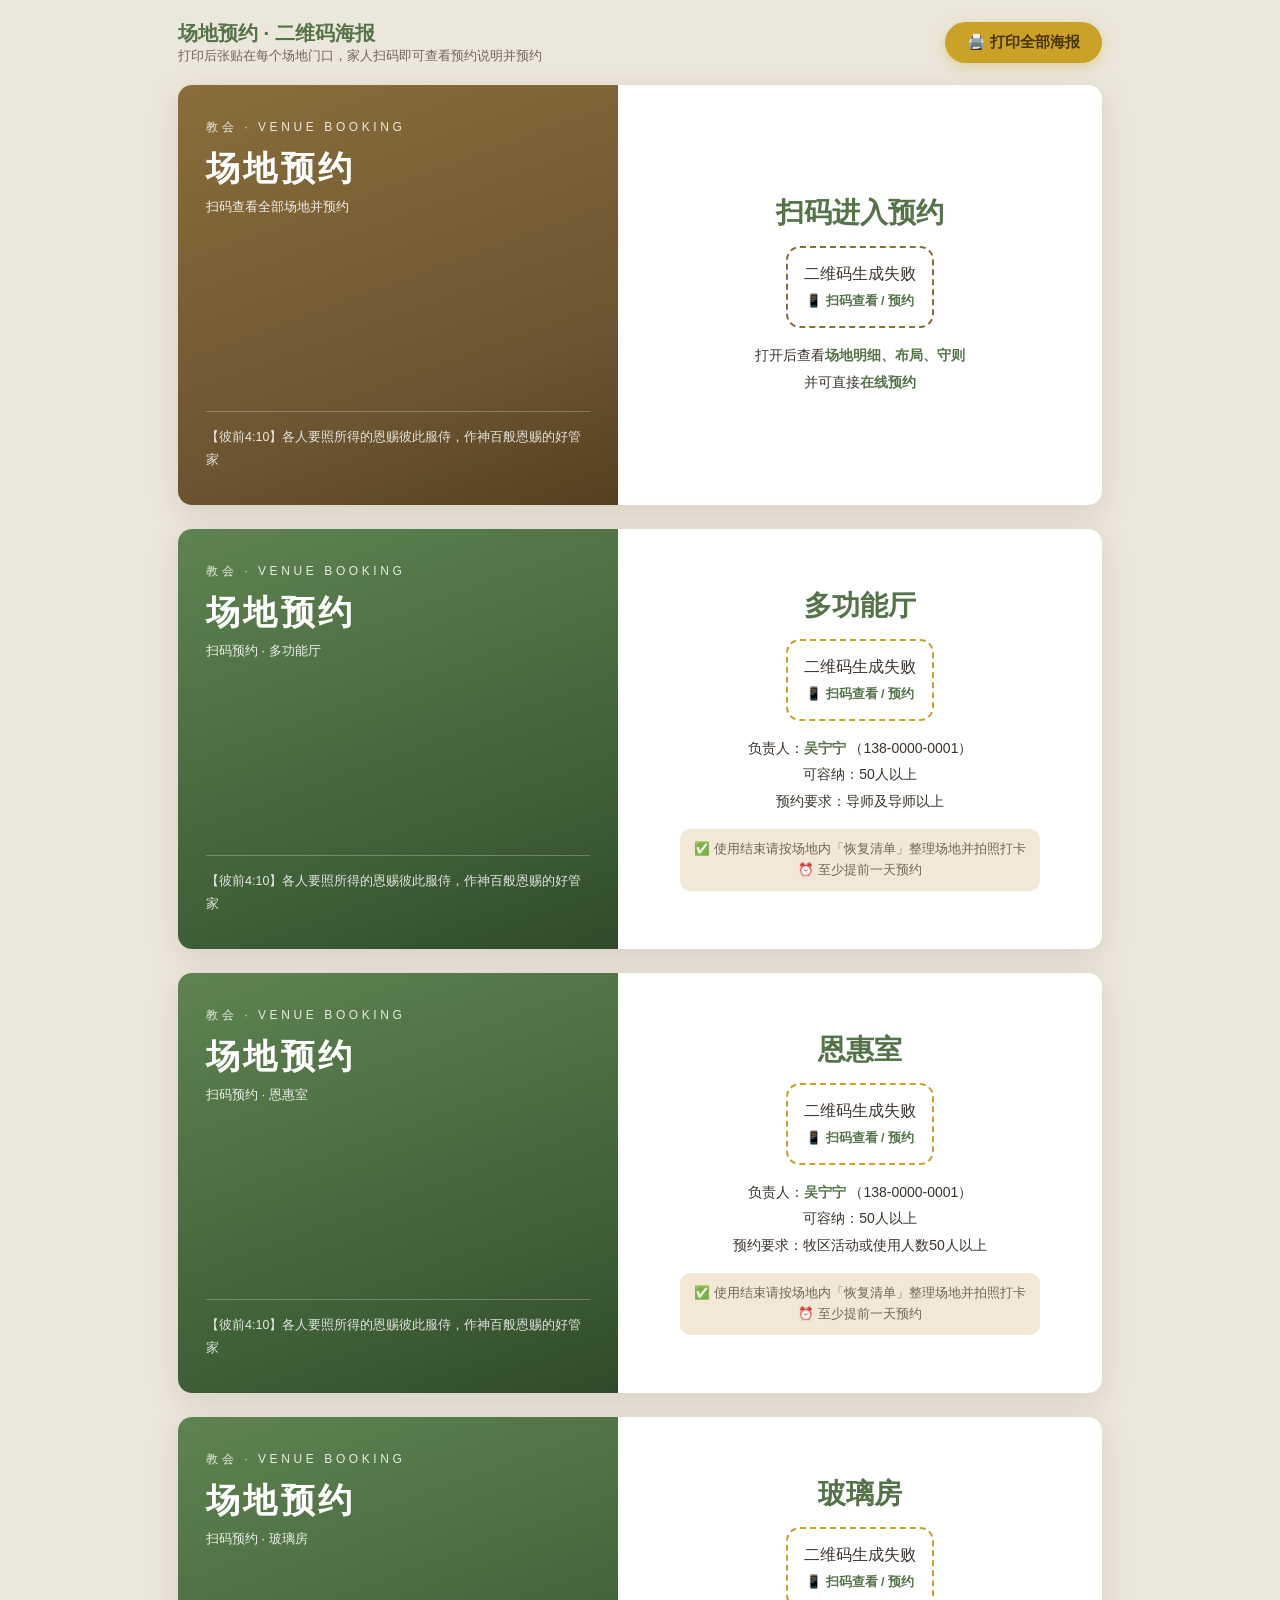
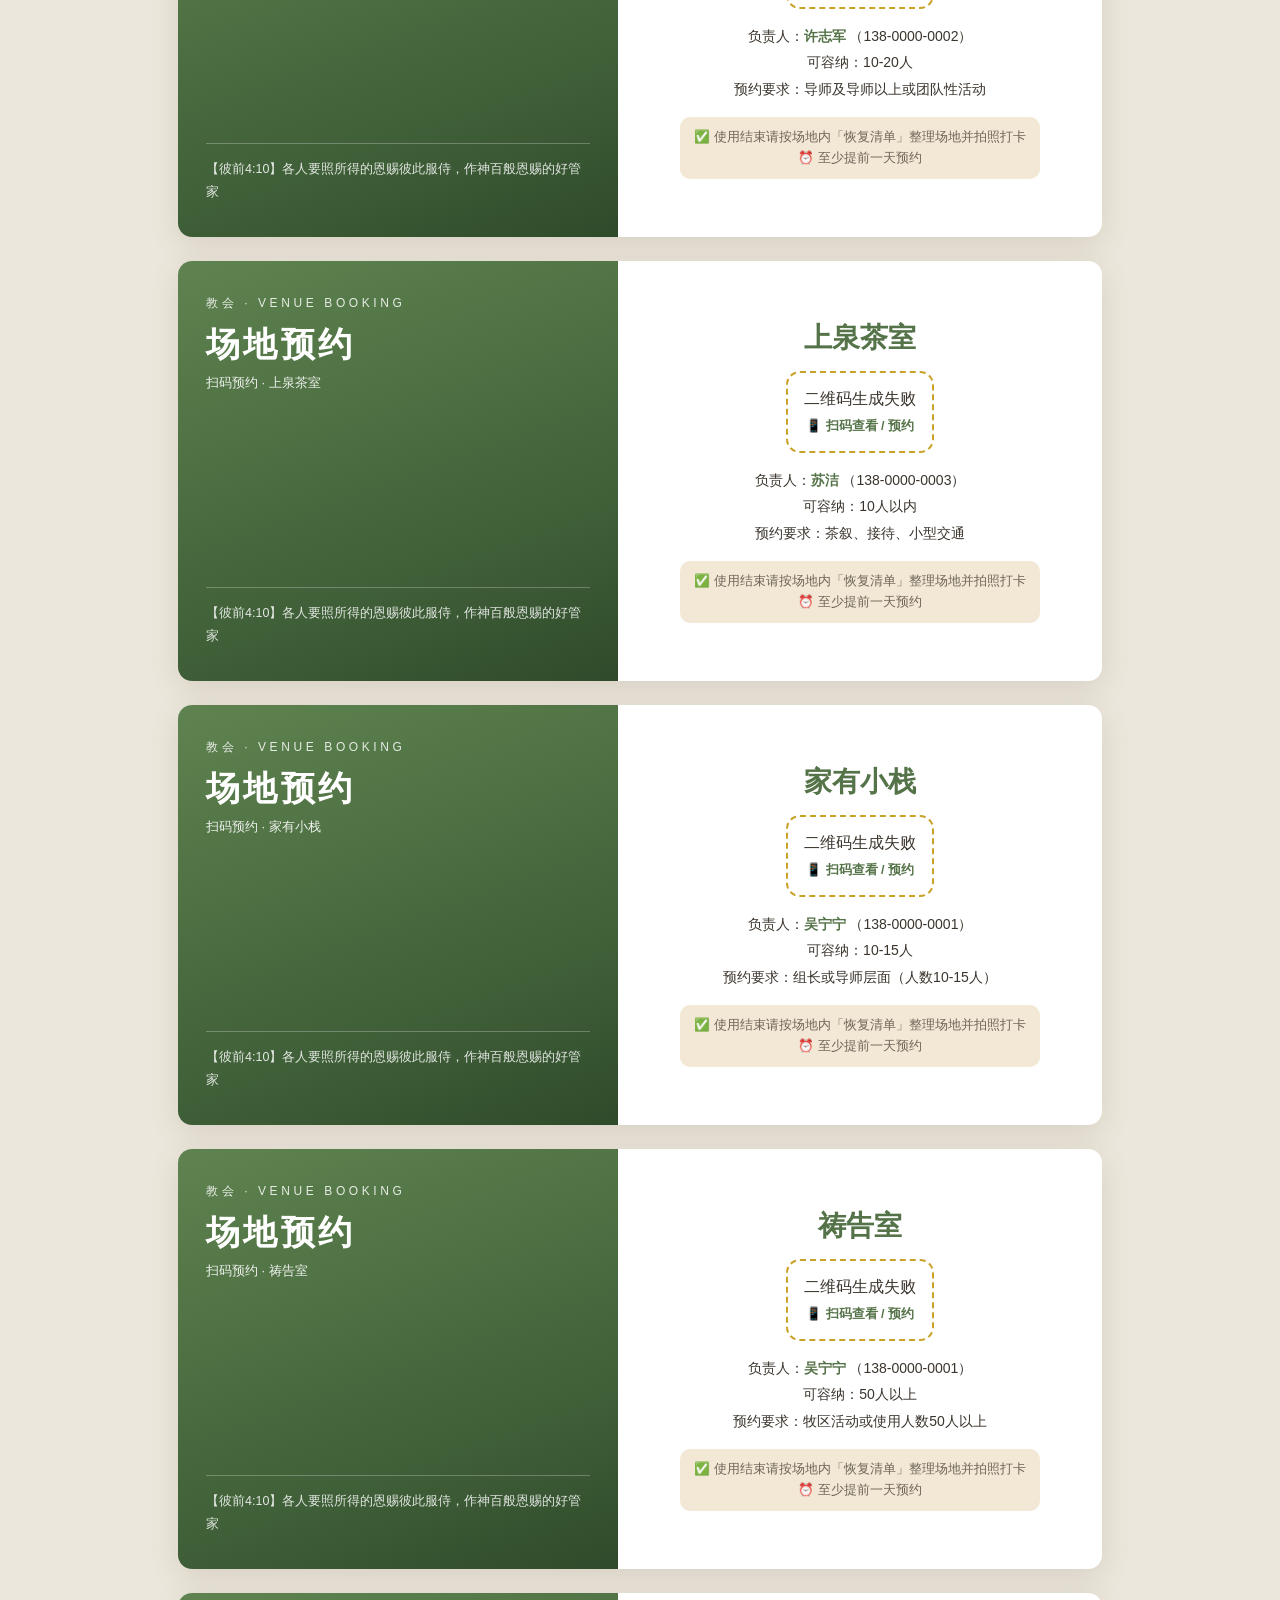
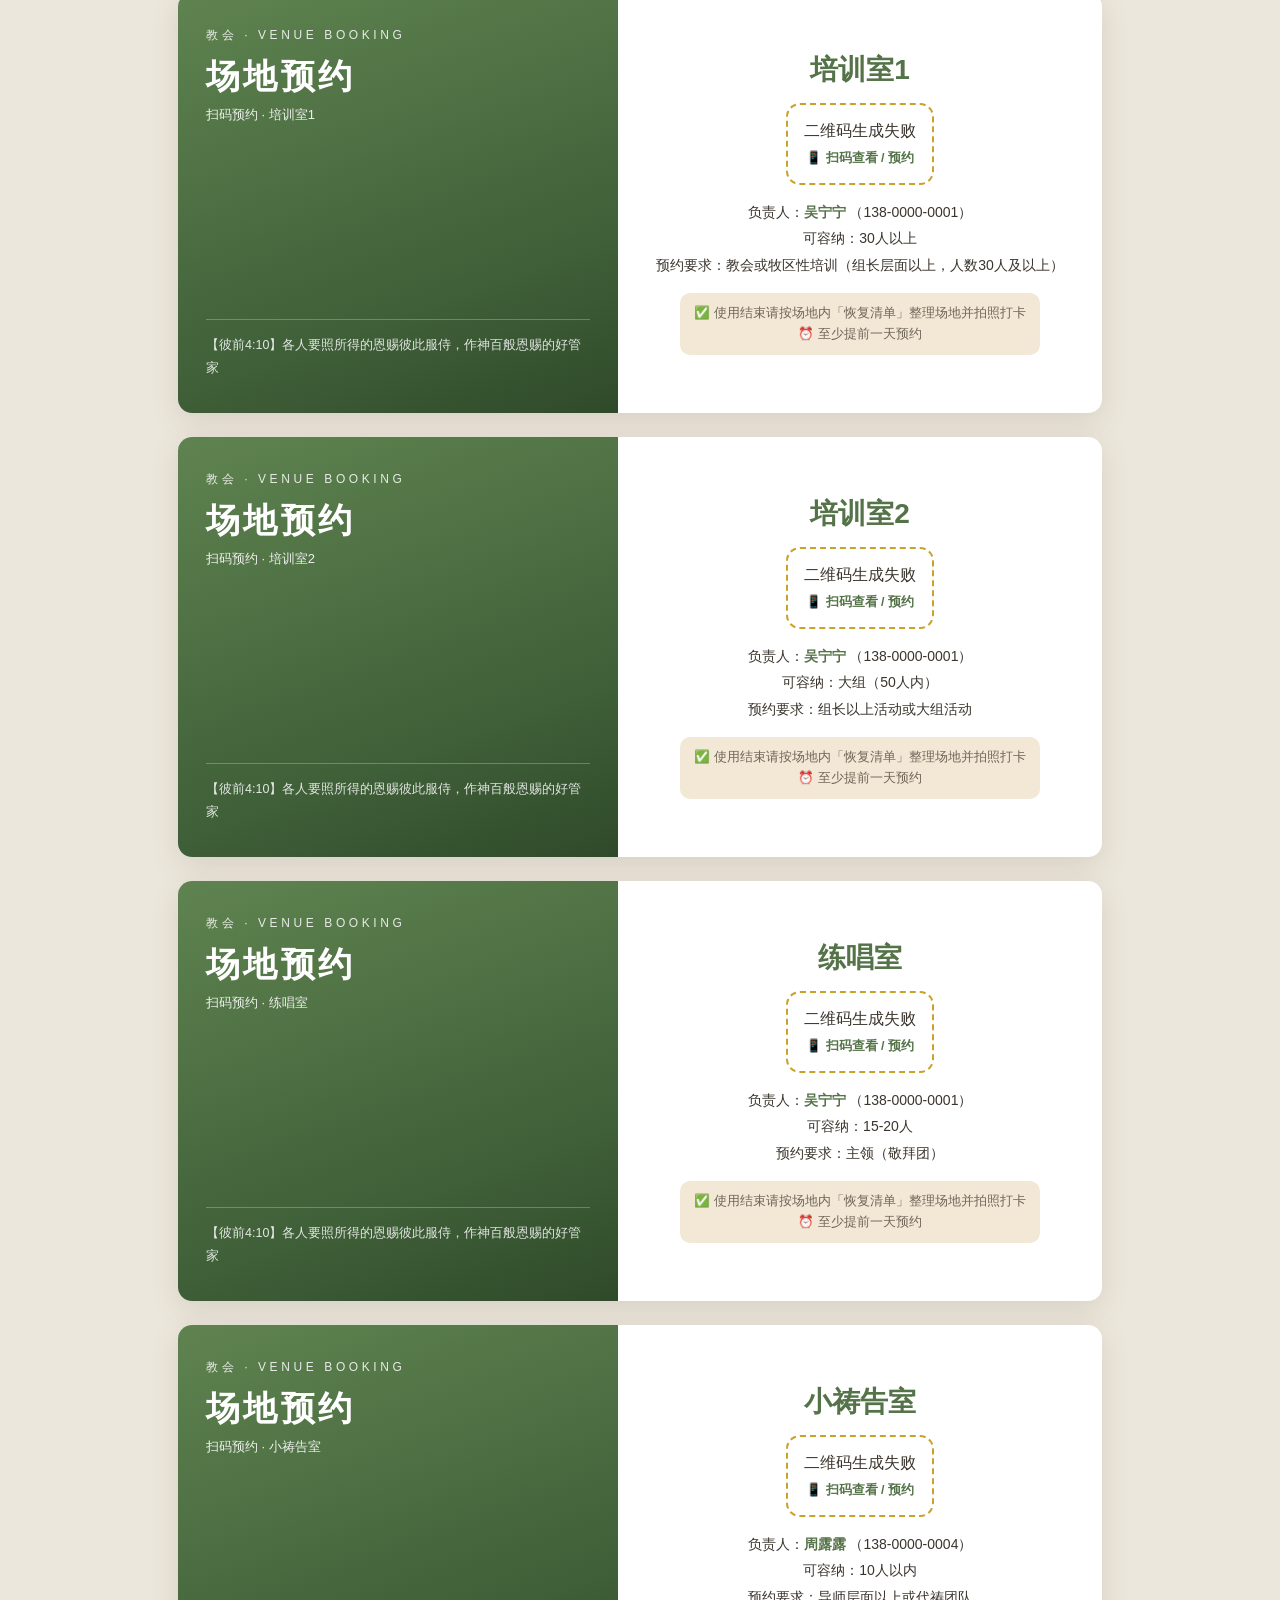
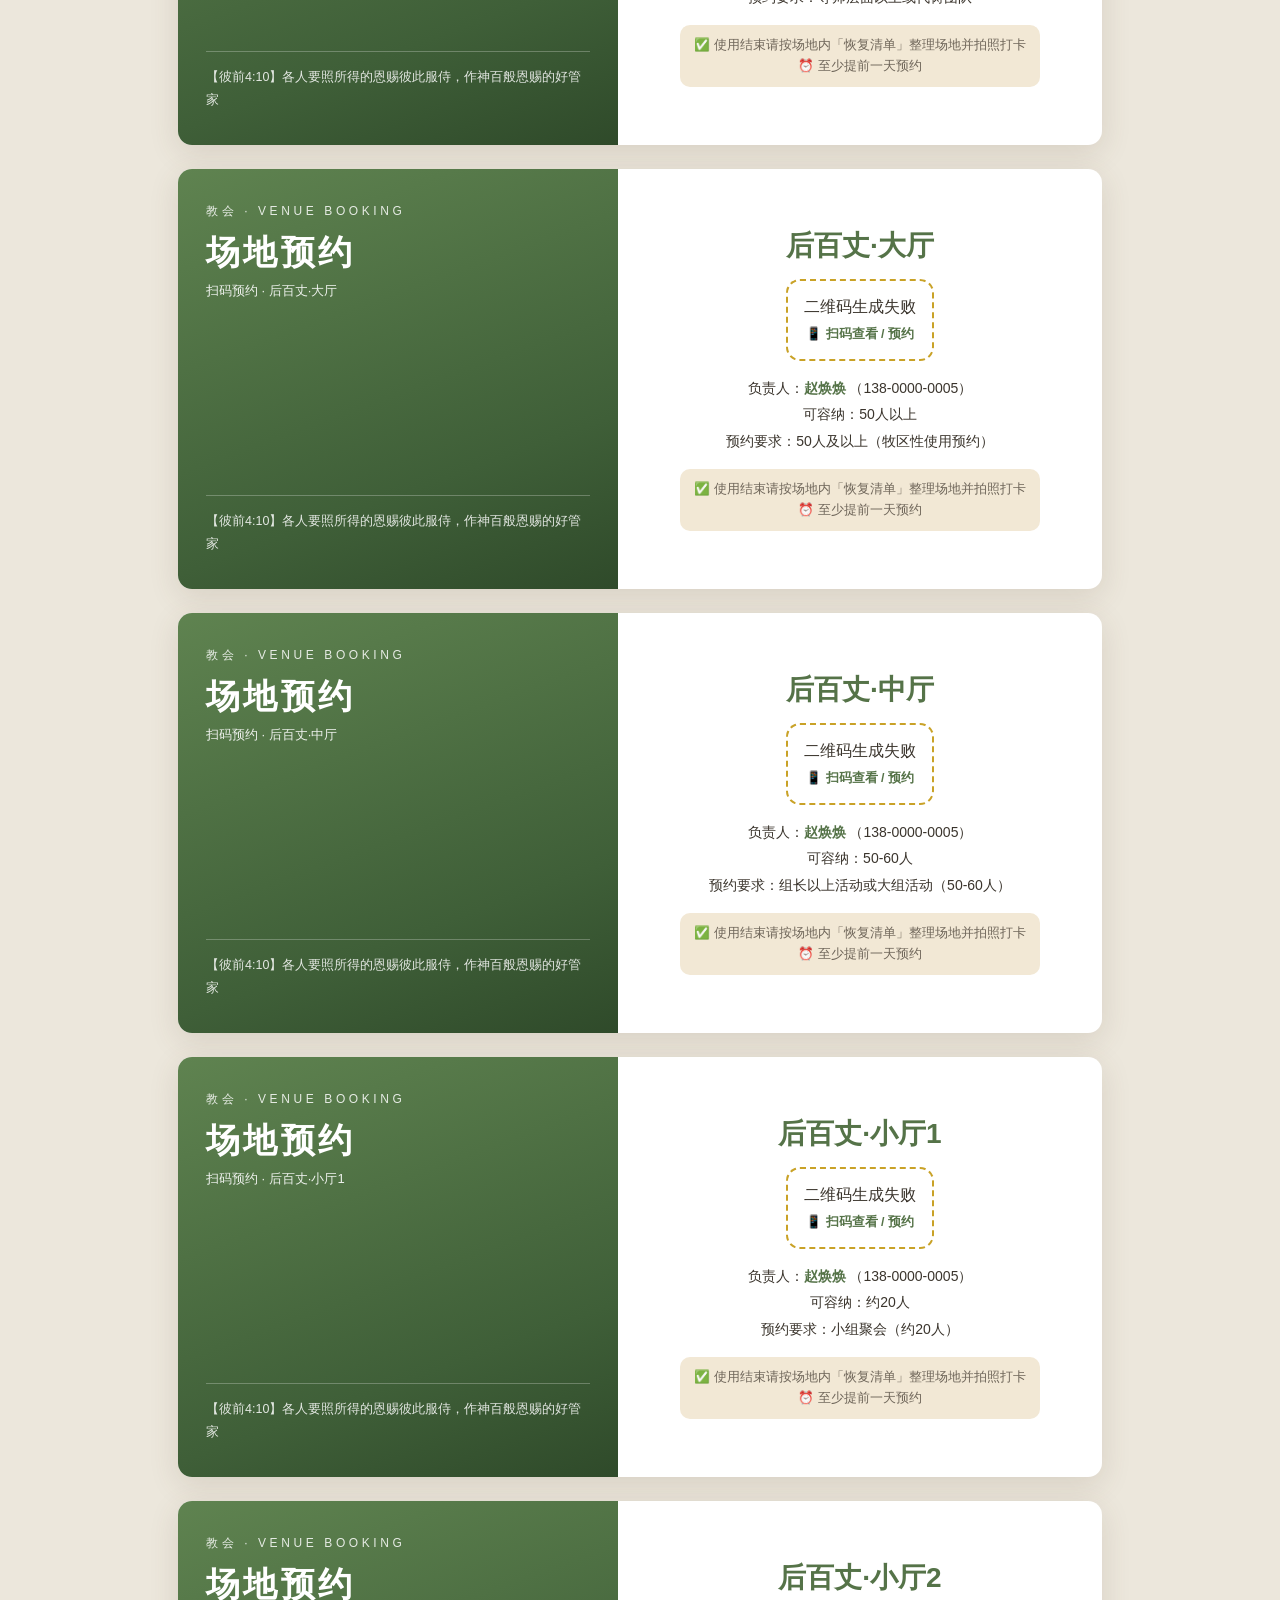
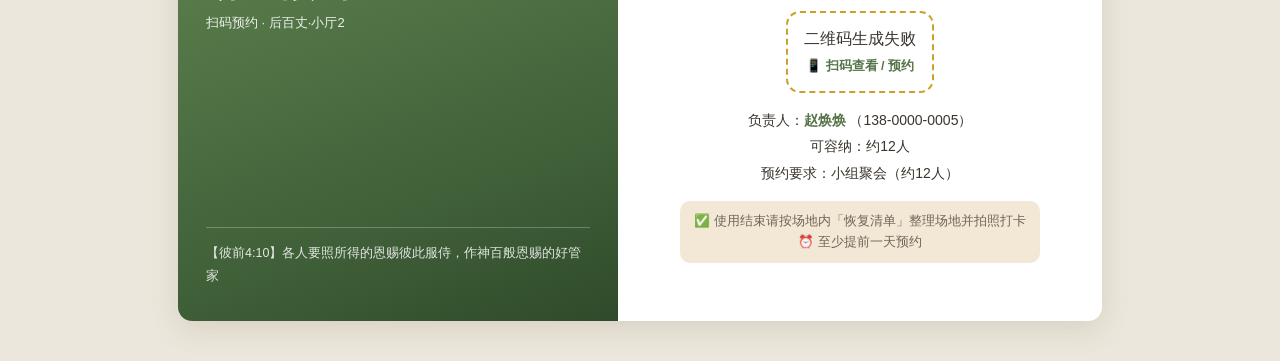
==== posters.html @ 6723afe4 "Update posters.html (进阶功能: 海报/统计/导出/提醒/同步)" ====
<!DOCTYPE html>
<html lang="zh-CN">
<head>
  <meta charset="UTF-8">
  <meta name="viewport" content="width=device-width, initial-scale=1.0">
  <title>场地预约 · 二维码海报</title>
  <link rel="icon" href='data:image/svg+xml,<svg xmlns="http://www.w3.org/2000/svg" viewBox="0 0 100 100"><rect width="100" height="100" rx="22" fill="%236b8e5a"/><text x="50" y="72" font-size="58" text-anchor="middle" fill="white" font-family="sans-serif">约</text></svg>'>
  <style>
    :root{--ink:#3a342c;--ink-soft:#6f665a;--primary:#6b8e5a;--primary-dark:#557348;--gold:#c9a227;--gold-soft:#f2e8d5;--line:#e7dfce}
    *{box-sizing:border-box;margin:0;padding:0}
    body{font-family:-apple-system,BlinkMacSystemFont,"PingFang SC","Hiragino Sans GB","Microsoft YaHei",sans-serif;color:var(--ink);background:#ece7dc}
    .toolbar{max-width:960px;margin:0 auto;padding:20px 18px;display:flex;gap:12px;align-items:center;justify-content:space-between;flex-wrap:wrap}
    .toolbar h1{font-size:20px;color:var(--primary-dark)}
    .toolbar p{font-size:13px;color:var(--ink-soft)}
    .btn{display:inline-flex;align-items:center;gap:6px;border:none;cursor:pointer;font-family:inherit;font-size:15px;font-weight:600;
      padding:11px 22px;border-radius:999px;text-decoration:none;background:var(--gold);color:#4a3608;box-shadow:0 4px 14px rgba(201,162,39,.35)}
    .btn:hover{background:#d9b23a}
    .posters{max-width:960px;margin:0 auto;padding:0 18px 40px;display:flex;flex-direction:column;gap:24px}

    /* A4 海报卡片 */
    .poster{background:#fff;border-radius:14px;box-shadow:0 8px 30px rgba(90,74,48,.14);overflow:hidden;
      display:grid;grid-template-columns:1fr 1.1fr;min-height:420px}
    .poster-left{padding:34px 28px;display:flex;flex-direction:column;justify-content:space-between;background:
      linear-gradient(160deg,#5f8350,#3f5f38 70%,#2f4a2a);color:#fff}
    .poster-left .church{font-size:12px;letter-spacing:.3em;opacity:.85;text-transform:uppercase}
    .poster-left h2{font-size:34px;letter-spacing:.1em;margin:10px 0 6px}
    .poster-left .sub{font-size:13px;opacity:.9;margin-bottom:20px}
    .poster-left .verse{font-size:12.5px;opacity:.85;line-height:1.8;border-top:1px solid rgba(255,255,255,.3);padding-top:14px}
    .poster-right{padding:34px 28px;display:flex;flex-direction:column;align-items:center;justify-content:center;gap:14px;text-align:center}
    .qr-box{background:#fff;border:2px dashed var(--gold);border-radius:14px;padding:16px;display:inline-flex;flex-direction:column;align-items:center;gap:8px}
    .qr-box canvas,.qr-box img{width:150px;height:150px}
    .qr-box .qr-tip{font-size:12.5px;color:var(--primary-dark);font-weight:700}
    .poster-right .p-name{font-size:28px;font-weight:800;color:var(--primary-dark)}
    .poster-right .p-info{font-size:14px;color:var(--ink);line-height:1.9}
    .poster-right .p-info b{color:var(--primary-dark)}
    .poster-right .p-note{font-size:12.5px;color:var(--ink-soft);line-height:1.7;background:var(--gold-soft);border-radius:10px;padding:10px 14px}

    /* 通用入口海报 */
    .poster.general .poster-left{background:linear-gradient(160deg,#8a6d3b,#6b5430 70%,#54401f)}
    .poster.general .qr-box{border-color:#8a6d3b}

    @media (max-width:640px){
      .poster{grid-template-columns:1fr}
      .poster-left{padding:26px 20px}
      .poster-right{padding:24px 20px}
    }

    /* 打印：每个场地一张 A4 */
    @media print{
      body{background:#fff}
      .toolbar{display:none}
      .posters{gap:0;padding:0;max-width:100%}
      .poster{width:210mm;min-height:297mm;border-radius:0;box-shadow:none;page-break-after:always;grid-template-columns:1fr 1.1fr}
      .poster:last-child{page-break-after:auto}
      .poster-left,.poster-right{padding:20mm 16mm}
    }
  </style>
</head>
<body>
  <div class="toolbar">
    <div>
      <h1>场地预约 · 二维码海报</h1>
      <p>打印后张贴在每个场地门口，家人扫码即可查看预约说明并预约</p>
    </div>
    <button class="btn" onclick="window.print()">🖨️ 打印全部海报</button>
  </div>

  <div class="posters" id="posters"></div>

  <script src="qrcode.js"></script>
  <script src="data.js"></script>
  <script>
    const BASE = 'https://lqjymnl2026.github.io/venue-booking/';
    const CHURCH = '教会';

    function qr(container, text, size) {
      container.innerHTML = '';
      try { new QRCode(container, { text, width: size, height: size, correctLevel: QRCode.CorrectLevel.M }); }
      catch (e) { container.textContent = '二维码生成失败'; }
    }

    function posterHTML(v, opts = {}) {
      const isGeneral = opts.general;
      const name = isGeneral ? '预约总入口' : v.name;
      const link = isGeneral ? BASE : BASE + '?venue=' + v.id;
      return `
        <article class="poster${isGeneral ? ' general' : ''}">
          <div class="poster-left">
            <div>
              <p class="church">${CHURCH} · VENUE BOOKING</p>
              <h2>${isGeneral ? '场地预约' : '场地预约'}</h2>
              <p class="sub">${isGeneral ? '扫码查看全部场地并预约' : '扫码预约 · ' + v.name}</p>
            </div>
            <p class="verse">【彼前4:10】各人要照所得的恩赐彼此服侍，作神百般恩赐的好管家</p>
          </div>
          <div class="poster-right">
            <h3 class="p-name">${isGeneral ? '扫码进入预约' : v.name}</h3>
            <div class="qr-box"><div class="qr" data-link="${link}"></div><span class="qr-tip">📱 扫码查看 / 预约</span></div>
            ${isGeneral ? `
              <div class="p-info">打开后查看<b>场地明细、布局、守则</b><br>并可直接<b>在线预约</b></div>` : `
              <div class="p-info">
                负责人：<b>${v.manager}</b> ${v.phone ? '（' + v.phone + '）' : '（电话待补充）'}<br>
                可容纳：${v.capacity}<br>
                预约要求：${v.audience}
              </div>
              <div class="p-note">✅ 使用结束请按场地内「恢复清单」整理场地并拍照打卡<br>⏰ 至少提前一天预约</div>`}
          </div>
        </article>`;
    }

    function render() {
      const wrap = document.getElementById('posters');
      // 通用入口海报
      wrap.innerHTML = posterHTML(null, { general: true });
      // 每个场地一张
      VENUES.forEach(v => { wrap.innerHTML += posterHTML(v); });
      // 生成二维码
      document.querySelectorAll('.qr').forEach(el => qr(el, el.dataset.link, 150));
    }
    render();
  </script>
</body>
</html>
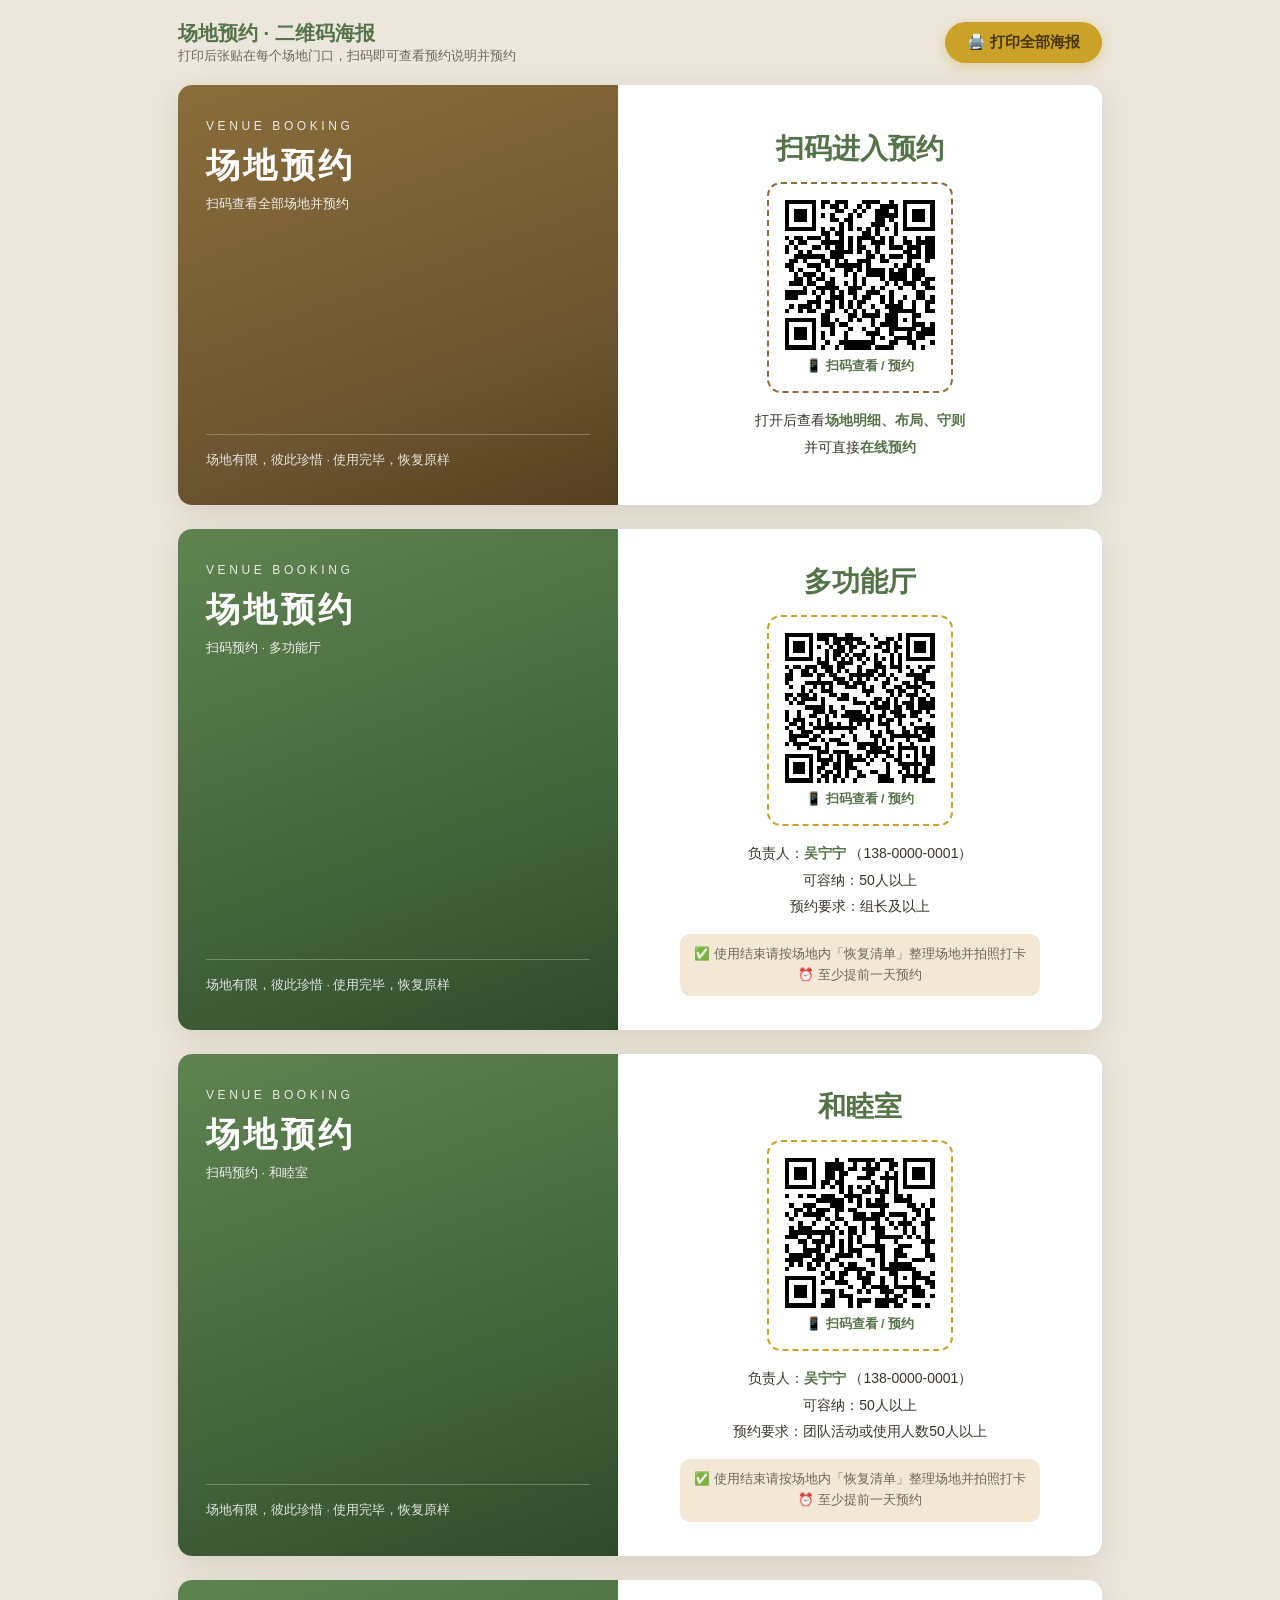
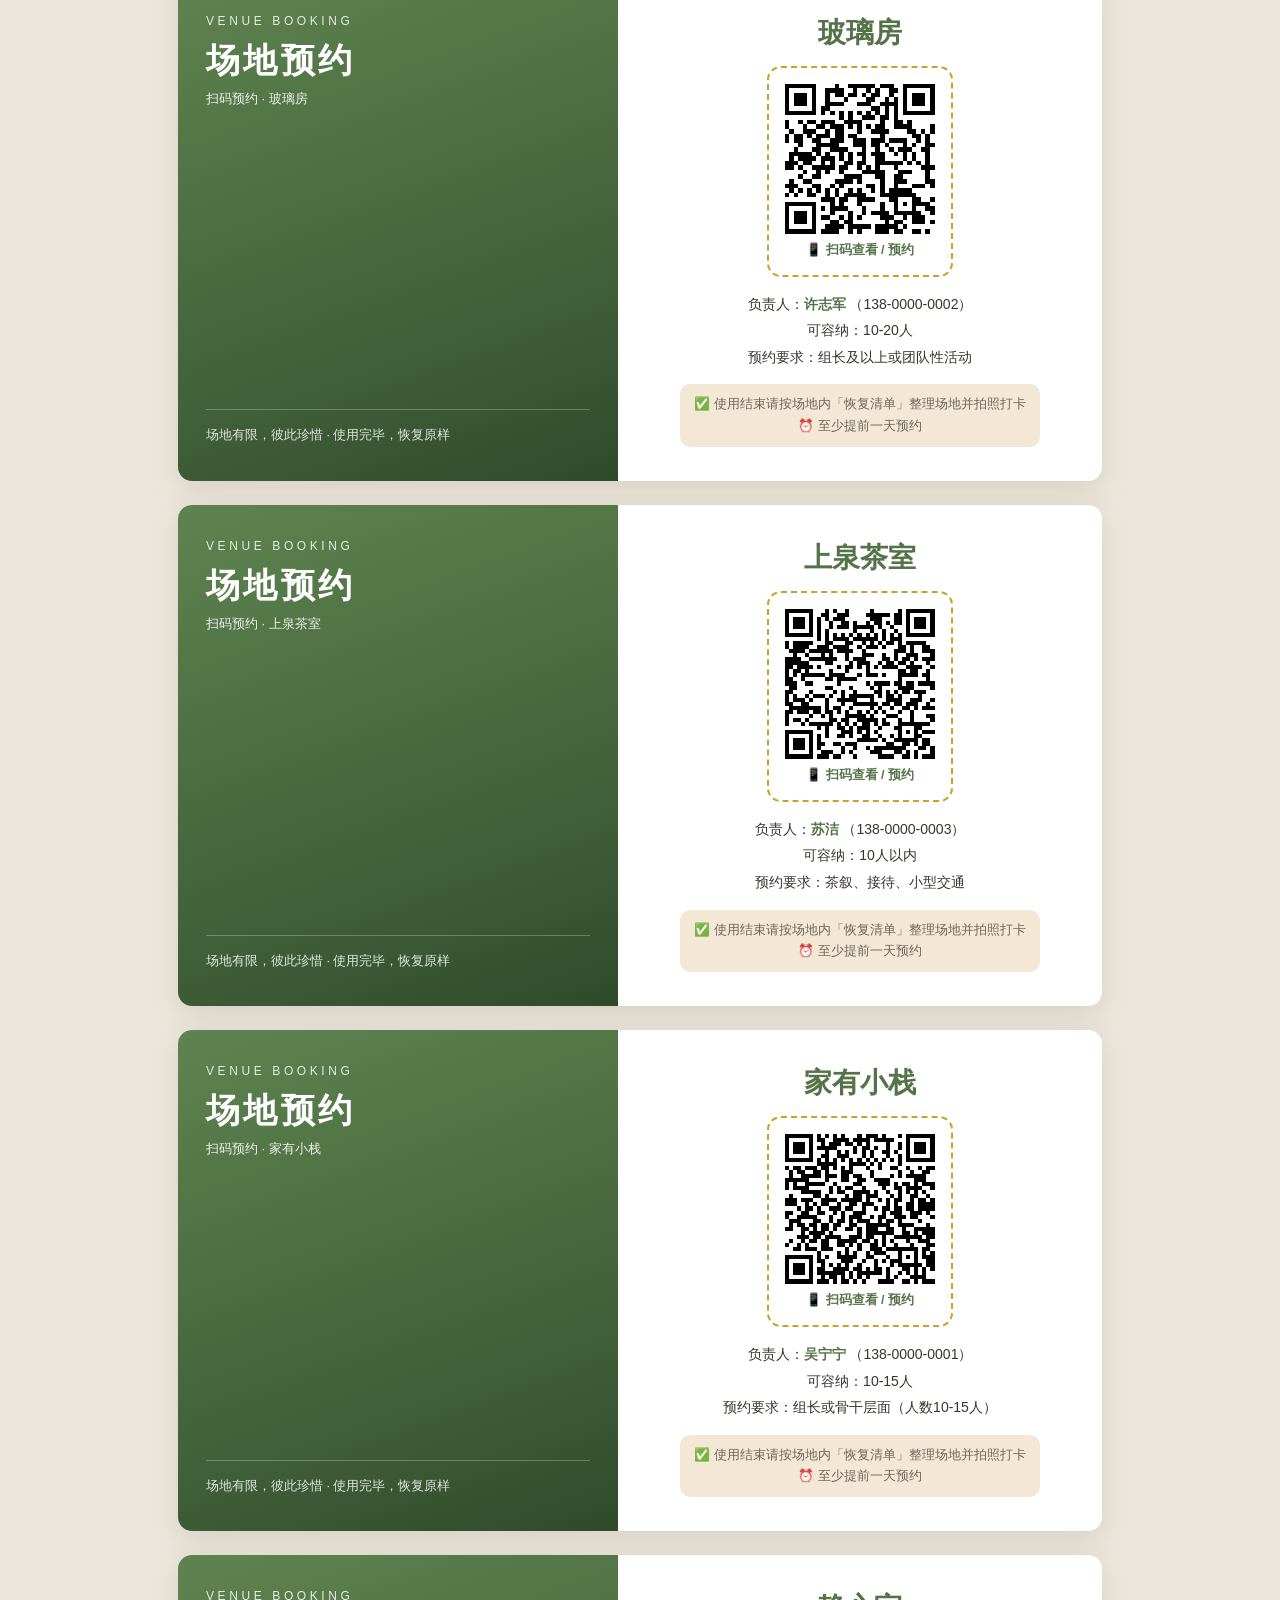
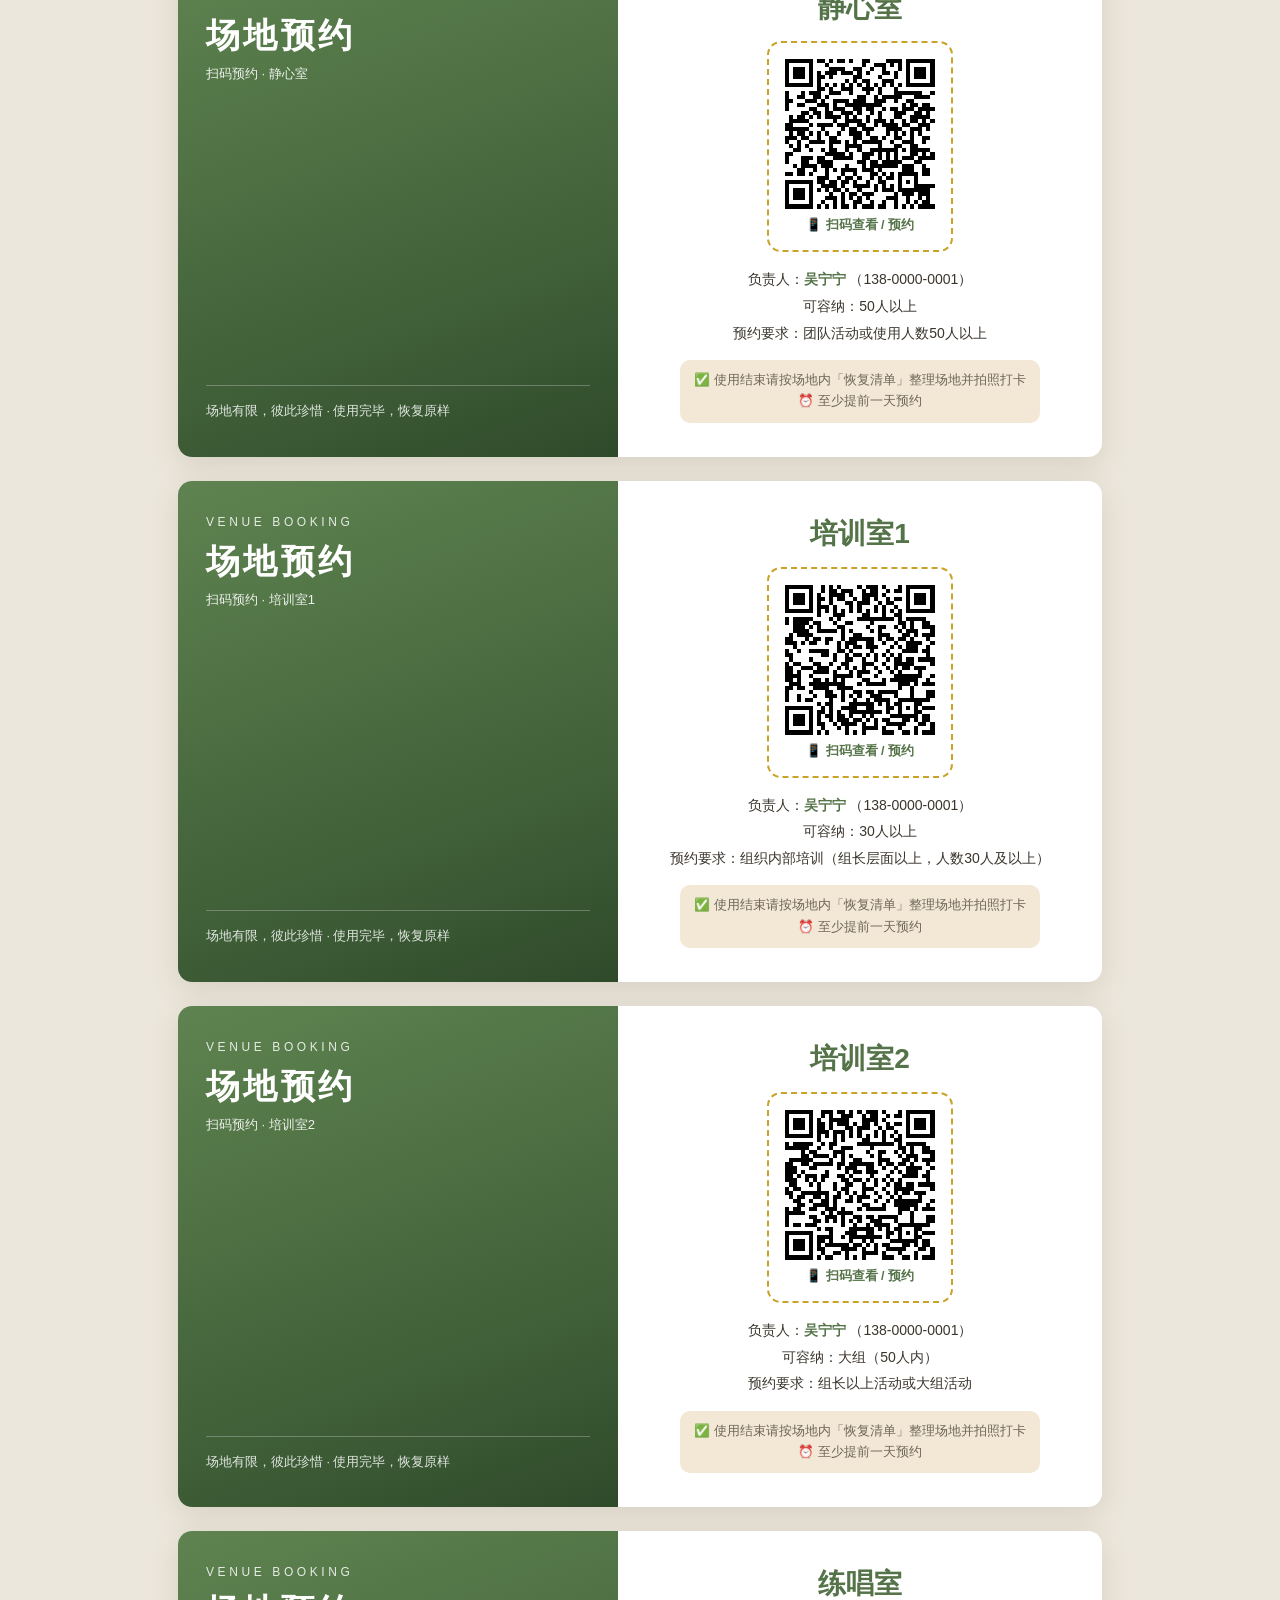
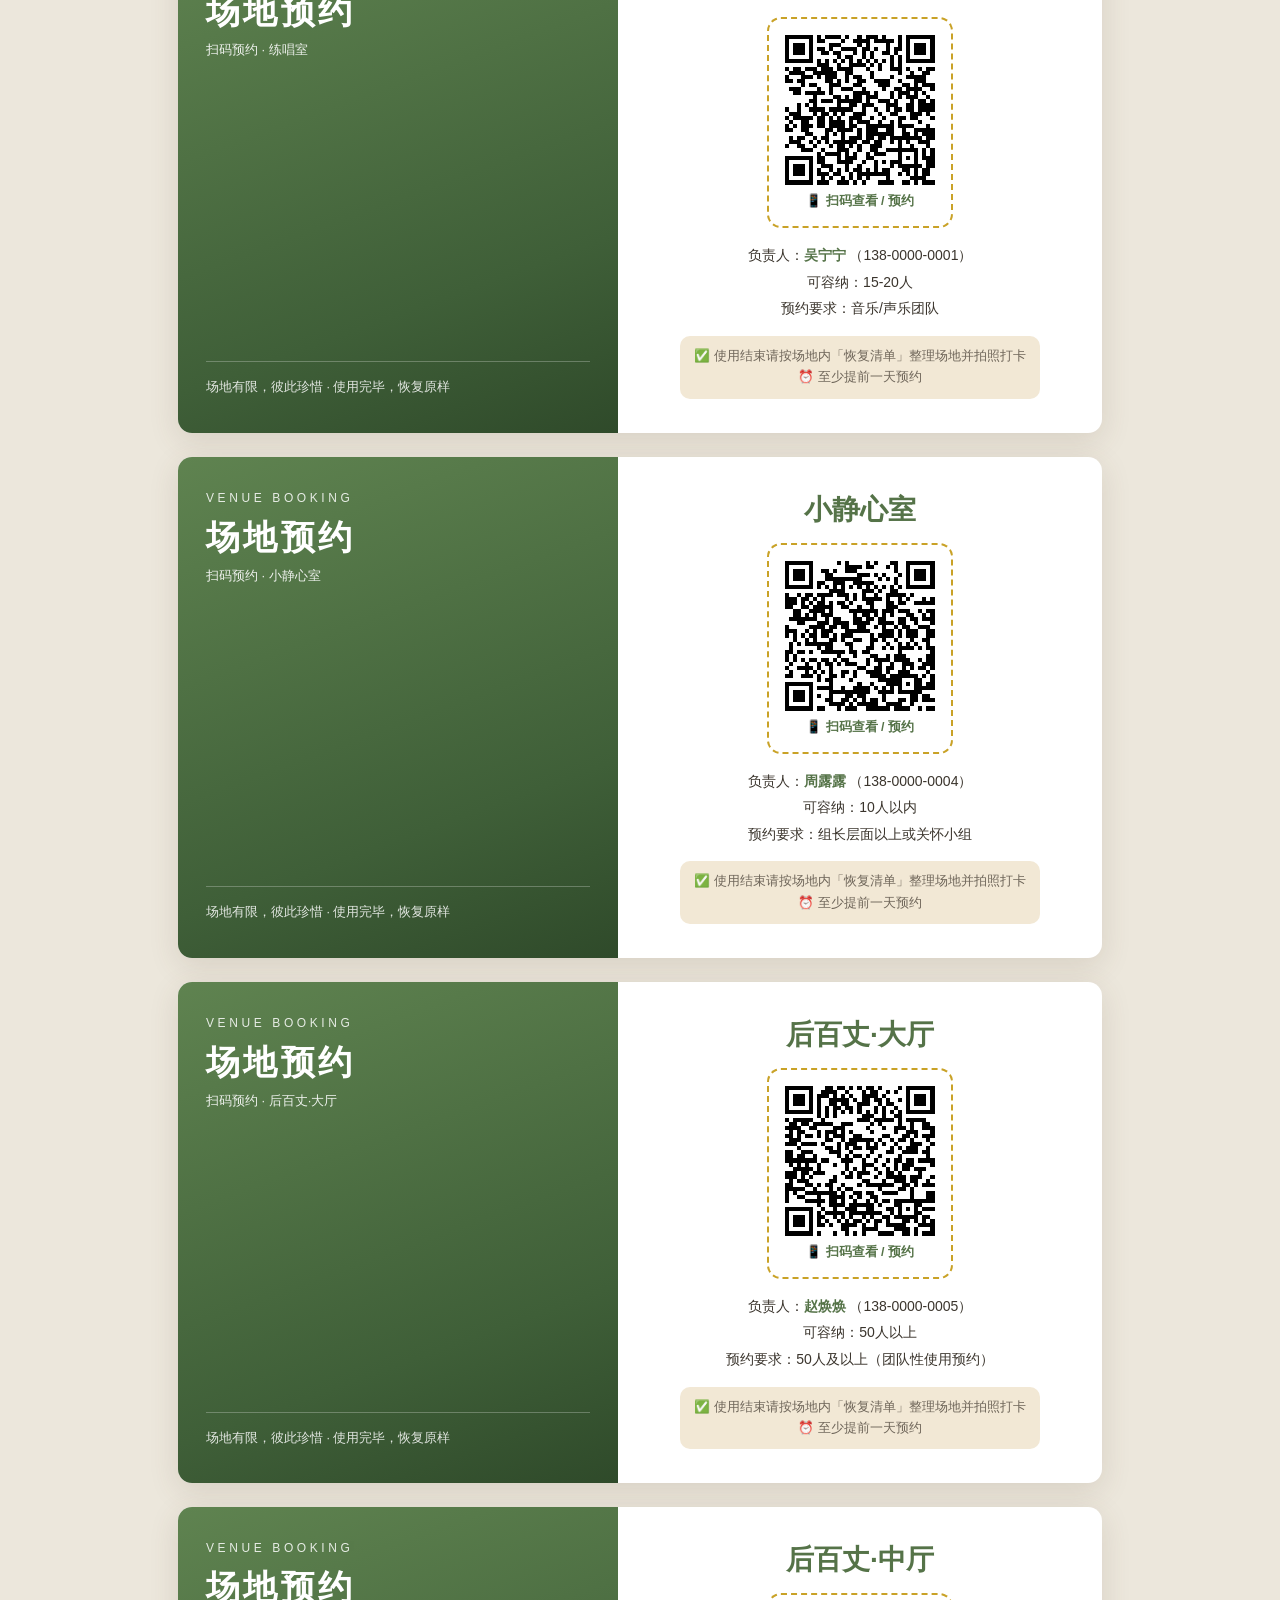
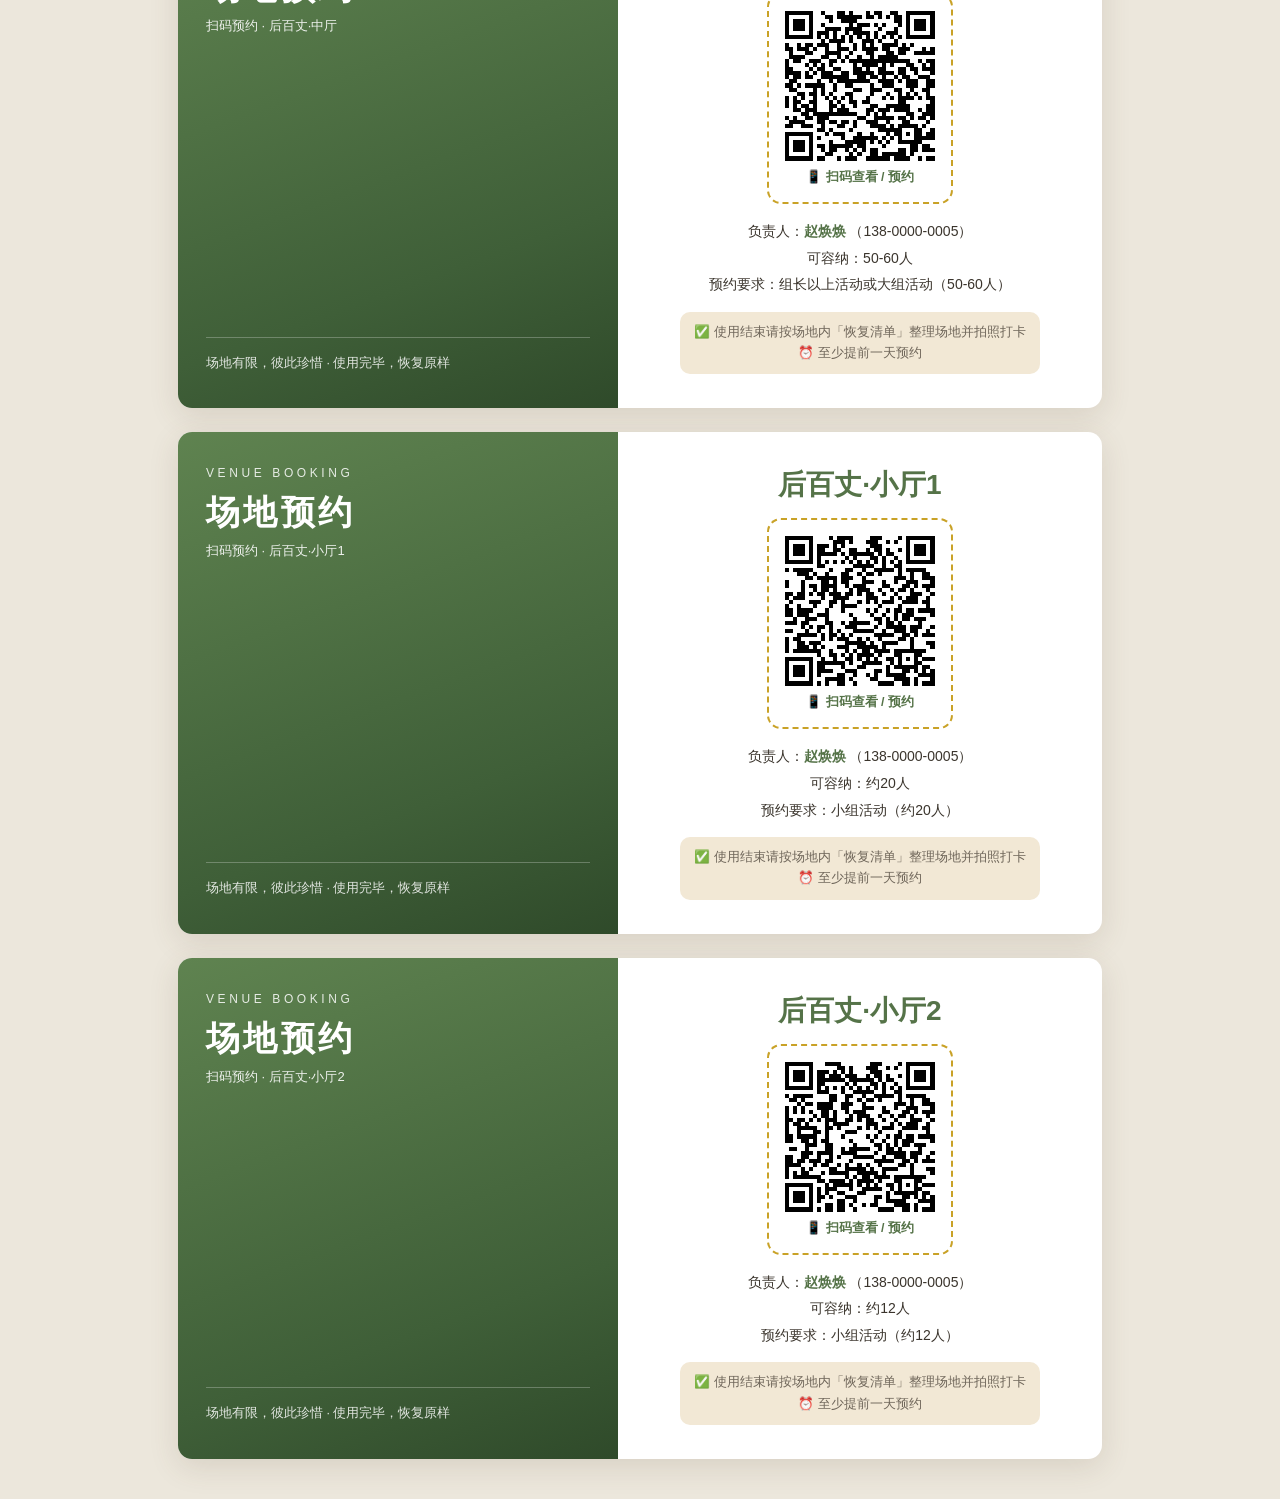
==== commit bcfff13e: "方案一：敏感词替换为低调中性词" ====
--- a/posters.html
+++ b/posters.html
@@ -60,7 +60,7 @@
   <div class="toolbar">
     <div>
       <h1>场地预约 · 二维码海报</h1>
-      <p>打印后张贴在每个场地门口，家人扫码即可查看预约说明并预约</p>
+      <p>打印后张贴在每个场地门口，扫码即可查看预约说明并预约</p>
     </div>
     <button class="btn" onclick="window.print()">🖨️ 打印全部海报</button>
   </div>
@@ -71,7 +71,6 @@
   <script src="data.js"></script>
   <script>
     const BASE = 'https://lqjymnl2026.github.io/venue-booking/';
-    const CHURCH = '教会';
 
     function qr(container, text, size) {
       container.innerHTML = '';
@@ -87,11 +86,11 @@
         <article class="poster${isGeneral ? ' general' : ''}">
           <div class="poster-left">
             <div>
-              <p class="church">${CHURCH} · VENUE BOOKING</p>
+              <p class="church">VENUE BOOKING</p>
               <h2>${isGeneral ? '场地预约' : '场地预约'}</h2>
               <p class="sub">${isGeneral ? '扫码查看全部场地并预约' : '扫码预约 · ' + v.name}</p>
             </div>
-            <p class="verse">【彼前4:10】各人要照所得的恩赐彼此服侍，作神百般恩赐的好管家</p>
+            <p class="verse">场地有限，彼此珍惜 · 使用完毕，恢复原样</p>
           </div>
           <div class="poster-right">
             <h3 class="p-name">${isGeneral ? '扫码进入预约' : v.name}</h3>
